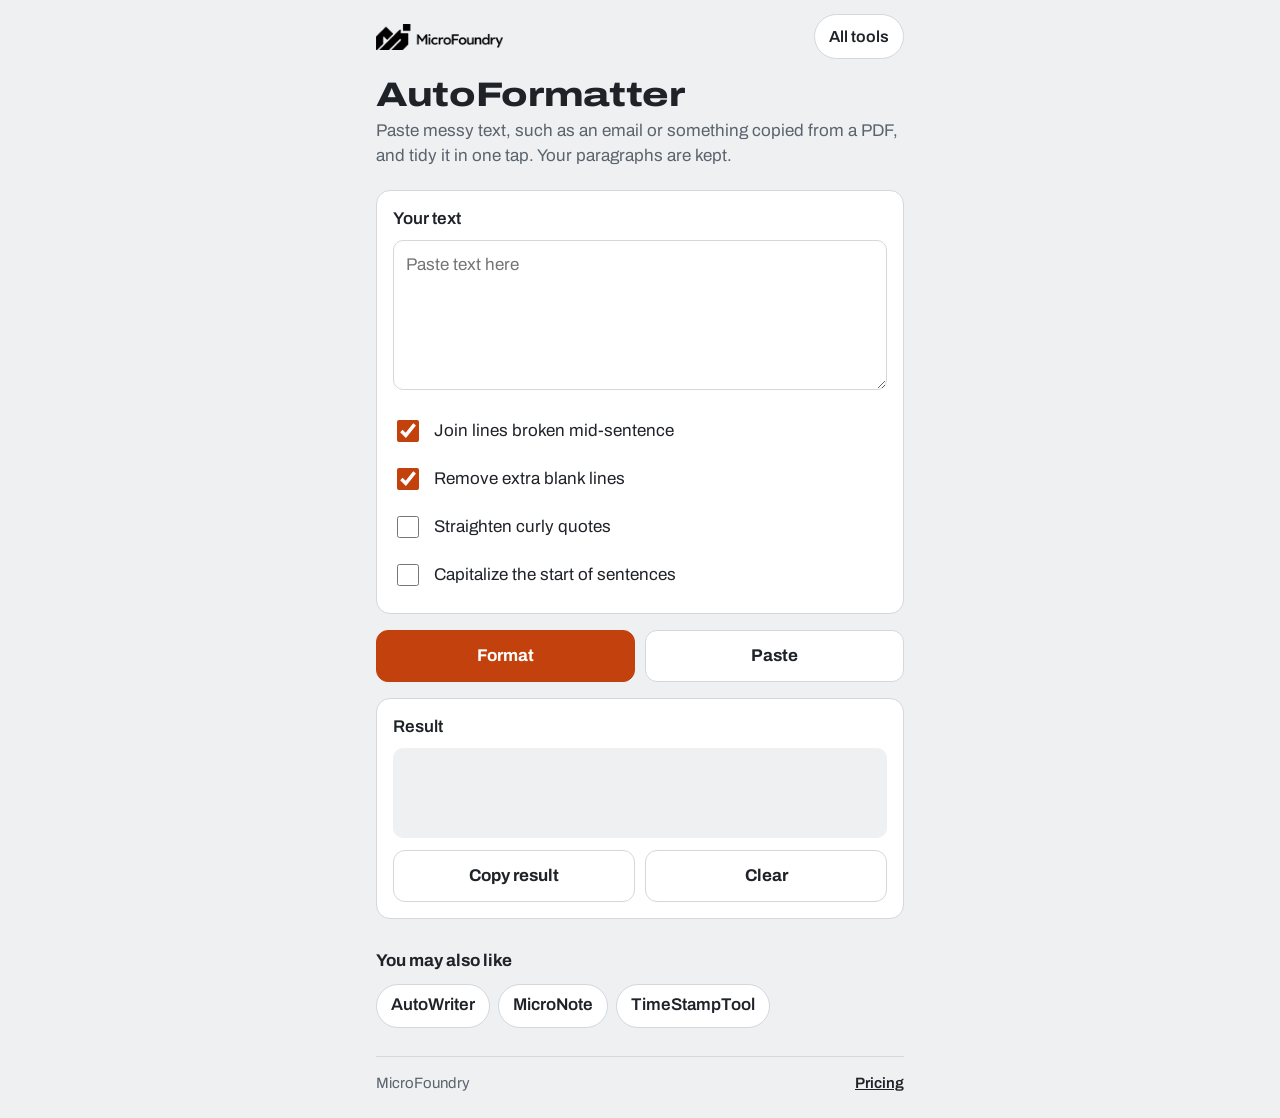
==== AutoFormatter/index.html @ 236447ab "Add files via upload" ====
<!doctype html>
<html lang="en">
<head>
<meta charset="utf-8">
<meta name="viewport" content="width=device-width, initial-scale=1, viewport-fit=cover">
<title>AutoFormatter: clean up pasted text | MicroFoundry</title>
<meta name="description" content="Paste messy text and fix extra spaces, broken line breaks, blank lines and curly quotes in one tap. Free, private, works on your phone.">
<meta name="theme-color" content="#eef0f2">
<link rel="manifest" href="../manifest.webmanifest">
<link rel="icon" href="../assets/icon-192.png">
<link rel="apple-touch-icon" href="../assets/apple-touch-icon.png">
<link rel="preconnect" href="https://fonts.googleapis.com">
<link rel="preconnect" href="https://fonts.gstatic.com" crossorigin>
<link rel="stylesheet" href="https://fonts.googleapis.com/css2?family=Archivo:wdth,wght@100..125,400..800&display=swap">
<link rel="stylesheet" href="../assets/mf.css">
<script src="../assets/mf.js"></script>
<style>
  .opts { display: grid; gap: 4px; margin-top: 12px; }
  .opts label { display: flex; align-items: center; gap: 12px; min-height: 44px; }
  .opts input { width: 22px; height: 22px; accent-color: var(--accent); }
</style>
</head>
<body data-tool="AutoFormatter">
<main class="mf-page">
  <header class="mf-top">
    <a href="../index.html" aria-label="MicroFoundry home"><img class="mf-logo" src="../assets/logo.png" alt="MicroFoundry"></a>
    <a class="mf-all" href="../index.html">All tools</a>
  </header>

  <h1 class="mf-name">AutoFormatter</h1>
  <p class="mf-what">Paste messy text, such as an email or something copied from a PDF, and tidy it in one tap. Your paragraphs are kept.</p>

  <div class="mf-plate">
    <label class="mf-label" for="input">Your text</label>
    <textarea id="input" placeholder="Paste text here"></textarea>
    <div class="opts">
      <label><input type="checkbox" id="optJoin" checked> Join lines broken mid-sentence</label>
      <label><input type="checkbox" id="optBlank" checked> Remove extra blank lines</label>
      <label><input type="checkbox" id="optQuotes"> Straighten curly quotes</label>
      <label><input type="checkbox" id="optCaps"> Capitalize the start of sentences</label>
    </div>
  </div>

  <div class="mf-row" style="margin-bottom:16px">
    <button class="mf-btn mf-btn--go" id="go">Format</button>
    <button class="mf-btn" id="paste">Paste</button>
  </div>

  <div class="mf-plate">
    <div class="mf-label">Result</div>
    <div class="mf-output" id="output" aria-live="polite"></div>
    <div class="mf-row" style="margin-top:12px">
      <button class="mf-btn" id="copy">Copy result</button>
      <button class="mf-btn mf-btn--quiet" id="clear">Clear</button>
    </div>
  </div>

  <section id="mf-more" class="mf-more"></section>
  <footer id="mf-foot" class="mf-foot"></footer>
</main>

<script>
const $ = id => document.getElementById(id);
const LIST_LINE = /^\s*([-*•]|\d+[.)])\s+/;

function format(raw) {
  let text = raw.replace(/\r\n?/g, "\n").replace(/ /g, " ");

  // Tidy spaces on every line.
  text = text.split("\n").map(l => l.replace(/[ \t]+/g, " ").trim()).join("\n");
  text = text.replace(/ +([,.;:!?])/g, "$1");

  // Re-join lines that were broken in the middle of a sentence.
  if ($("optJoin").checked) {
    text = text.split(/\n{2,}/).map(para => {
      const lines = para.split("\n");
      return lines.reduce((acc, line) => {
        if (!acc) return line;
        if (LIST_LINE.test(line)) return acc + "\n" + line;
        if (/-$/.test(acc) && /^[a-z]/.test(line)) return acc.slice(0, -1) + line; // hyphenated word
        return acc + " " + line;
      }, "");
    }).join("\n\n");
  }

  if ($("optBlank").checked) text = text.replace(/\n{3,}/g, "\n\n");

  if ($("optQuotes").checked) {
    text = text.replace(/[‘’]/g, "'").replace(/[“”]/g, '"');
  }

  if ($("optCaps").checked) {
    text = text.replace(/(^|[.!?]\s+|\n)([a-z])/g, (m, a, b) => a + b.toUpperCase());
  }

  return text.trim();
}

$("go").addEventListener("click", () => {
  const raw = $("input").value;
  if (!raw.trim()) { MF.toast("Paste some text first"); return; }
  $("output").textContent = format(raw);
});

$("paste").addEventListener("click", async () => {
  try { $("input").value = await navigator.clipboard.readText(); }
  catch (e) { MF.toast("Press and hold in the box, then tap Paste"); $("input").focus(); }
});

$("copy").addEventListener("click", () => MF.copy($("output").textContent));
$("clear").addEventListener("click", () => { $("input").value = ""; $("output").textContent = ""; });
</script>
</body>
</html>
---- assets/mf.css ----
/* MicroFoundry shared styles — every page uses this one file. */

:root {
  --bg: #eef0f2;        /* aluminum */
  --surface: #ffffff;
  --ink: #1f2328;       /* cast iron */
  --muted: #5b636d;
  --line: #d3d8de;
  --accent: #c2410c;    /* molten metal */
  --accent-ink: #ffffff;
  --accent-soft: #fde8dc;
  --good: #1f7a4d;
  --radius-plate: 14px;
  --radius-btn: 12px;
  --tap: 52px;
  --font: "Archivo", -apple-system, BlinkMacSystemFont, "Segoe UI", Roboto, sans-serif;
  color-scheme: light;
}

@media (prefers-color-scheme: dark) {
  :root:not([data-theme="light"]) {
    --bg: #15171a;
    --surface: #202328;
    --ink: #eceff2;
    --muted: #a3abb5;
    --line: #353a41;
    --accent: #f26a2a;
    --accent-ink: #15171a;
    --accent-soft: #3a2418;
    --good: #5cc28f;
    color-scheme: dark;
  }
  :root:not([data-theme="light"]) .mf-logo { filter: invert(1); }
}
:root[data-theme="dark"] {
    --bg: #15171a;
    --surface: #202328;
    --ink: #eceff2;
    --muted: #a3abb5;
    --line: #353a41;
    --accent: #f26a2a;
    --accent-ink: #15171a;
    --accent-soft: #3a2418;
    --good: #5cc28f;
    color-scheme: dark;
  }
:root[data-theme="dark"] .mf-logo { filter: invert(1); }

* { box-sizing: border-box; }
[hidden] { display: none !important; }

html { -webkit-text-size-adjust: 100%; }

body {
  margin: 0;
  background: var(--bg);
  color: var(--ink);
  font-family: var(--font);
  font-size: 17px;
  line-height: 1.45;
  -webkit-tap-highlight-color: transparent;
}

.mf-page {
  max-width: 560px;
  margin: 0 auto;
  padding: max(14px, env(safe-area-inset-top)) 16px calc(24px + env(safe-area-inset-bottom));
}

/* Top bar */
.mf-top {
  display: flex;
  align-items: center;
  justify-content: space-between;
  gap: 12px;
  min-height: 44px;
  margin-bottom: 18px;
}
.mf-top a { display: flex; align-items: center; }
.mf-logo { height: 26px; width: auto; display: block; }
.mf-mark { height: 30px; width: auto; display: block; }
.mf-all {
  color: var(--ink);
  font-weight: 600;
  font-size: 16px;
  text-decoration: none;
  padding: 10px 14px;
  border: 1.5px solid var(--line);
  border-radius: 999px;
  background: var(--surface);
}

/* Tool heading: the stamped name is the signature element */
.mf-name {
  font-stretch: 125%;
  font-weight: 800;
  font-size: 34px;
  line-height: 1.05;
  letter-spacing: -0.01em;
  margin: 0 0 6px;
}
.mf-what {
  color: var(--muted);
  margin: 0 0 22px;
  max-width: 34em;
}

/* Working surface */
.mf-plate {
  background: var(--surface);
  border: 1.5px solid var(--line);
  border-radius: var(--radius-plate);
  padding: 16px;
  margin-bottom: 16px;
}

.mf-label {
  display: block;
  font-weight: 600;
  margin-bottom: 8px;
}

textarea, input[type="text"], input[type="number"] {
  width: 100%;
  font: inherit;
  font-size: 17px;
  color: var(--ink);
  background: var(--surface);
  border: 1.5px solid var(--line);
  border-radius: 10px;
  padding: 12px;
}
textarea { min-height: 150px; resize: vertical; }
textarea:focus, input:focus { outline: 2px solid var(--accent); outline-offset: 1px; border-color: transparent; }

/* Buttons */
.mf-row { display: flex; gap: 10px; flex-wrap: wrap; }
.mf-row > .mf-btn { flex: 1 1 0; }

.mf-btn {
  appearance: none;
  min-height: var(--tap);
  padding: 0 18px;
  font: inherit;
  font-weight: 700;
  font-size: 17px;
  border-radius: var(--radius-btn);
  border: 1.5px solid var(--line);
  background: var(--surface);
  color: var(--ink);
  cursor: pointer;
  display: inline-flex;
  align-items: center;
  justify-content: center;
  text-decoration: none;
  white-space: nowrap;
  touch-action: manipulation;
  user-select: none;
  -webkit-user-select: none;
}
.mf-btn:active { transform: scale(0.98); }
.mf-btn:disabled { opacity: 0.45; cursor: default; transform: none; }
.mf-btn--go { background: var(--accent); border-color: var(--accent); color: var(--accent-ink); }
.mf-btn--quiet { background: transparent; }
.mf-btn.is-on { background: var(--ink); border-color: var(--ink); color: var(--bg); }

:focus-visible { outline: 3px solid var(--accent); outline-offset: 2px; }

/* Big readouts */
.mf-readout {
  font-stretch: 125%;
  font-weight: 800;
  font-size: 64px;
  line-height: 1;
  font-variant-numeric: tabular-nums;
  margin: 6px 0 14px;
}

.mf-note { color: var(--muted); font-size: 15px; }
.mf-status { color: var(--good); font-weight: 600; min-height: 1.4em; font-size: 15px; }

/* Output box */
.mf-output {
  white-space: pre-wrap;
  overflow-wrap: anywhere;
  min-height: 90px;
  background: var(--bg);
  border-radius: 10px;
  padding: 12px;
}

/* Related tools + pricing */
.mf-more { margin-top: 30px; }
.mf-more h2 { font-size: 17px; margin: 0 0 10px; }
.mf-chips { display: flex; flex-wrap: wrap; gap: 8px; }
.mf-chip {
  display: inline-flex;
  align-items: center;
  min-height: 44px;
  padding: 0 14px;
  border-radius: 999px;
  border: 1.5px solid var(--line);
  background: var(--surface);
  color: var(--ink);
  text-decoration: none;
  font-weight: 600;
}
.mf-foot {
  margin-top: 28px;
  padding-top: 16px;
  border-top: 1.5px solid var(--line);
  display: flex;
  justify-content: space-between;
  align-items: center;
  gap: 12px;
  color: var(--muted);
  font-size: 15px;
}
.mf-foot a { color: var(--ink); font-weight: 600; }

/* Toast */
.mf-toast {
  position: fixed;
  left: 50%;
  bottom: calc(20px + env(safe-area-inset-bottom));
  transform: translate(-50%, 20px);
  background: var(--ink);
  color: var(--bg);
  padding: 12px 18px;
  border-radius: 999px;
  font-weight: 600;
  opacity: 0;
  pointer-events: none;
  transition: opacity .18s, transform .18s;
  z-index: 50;
}
.mf-toast.is-shown { opacity: 1; transform: translate(-50%, 0); }

@media (prefers-reduced-motion: reduce) {
  * { transition: none !important; animation: none !important; }
}

.sr-only { position: absolute; width: 1px; height: 1px; overflow: hidden; clip: rect(0 0 0 0); white-space: nowrap; }

/* Free trial and buying */
.mf-trial {
  display: flex;
  justify-content: space-between;
  align-items: center;
  gap: 12px;
  margin-top: 22px;
  padding: 12px 16px;
  border-radius: var(--radius-plate);
  background: var(--accent-soft);
  font-weight: 600;
  font-size: 15px;
}
.mf-trial a { color: var(--accent); font-weight: 700; white-space: nowrap; }

.mf-lock h2 {
  font-stretch: 125%;
  font-weight: 800;
  font-size: 24px;
  line-height: 1.15;
  margin: 0 0 8px;
}
.mf-lock p { margin: 0 0 14px; }
.mf-buy { display: grid; gap: 10px; margin-bottom: 12px; }
.mf-buy:empty { display: none; }

.mf-code { margin: 6px 0 10px; }
.mf-code .mf-row { flex-wrap: nowrap; }
.mf-code input { flex: 1 1 auto; min-width: 0; text-transform: uppercase; letter-spacing: 0.04em; }
.mf-code .mf-btn { flex: none; }
.mf-code-msg { margin: 8px 0 0; color: var(--accent); }
.mf-code-msg:empty { display: none; }
.mf-lock a:not(.mf-btn), .mf-plate a:not(.mf-btn):not(.name) { color: var(--ink); font-weight: 600; }
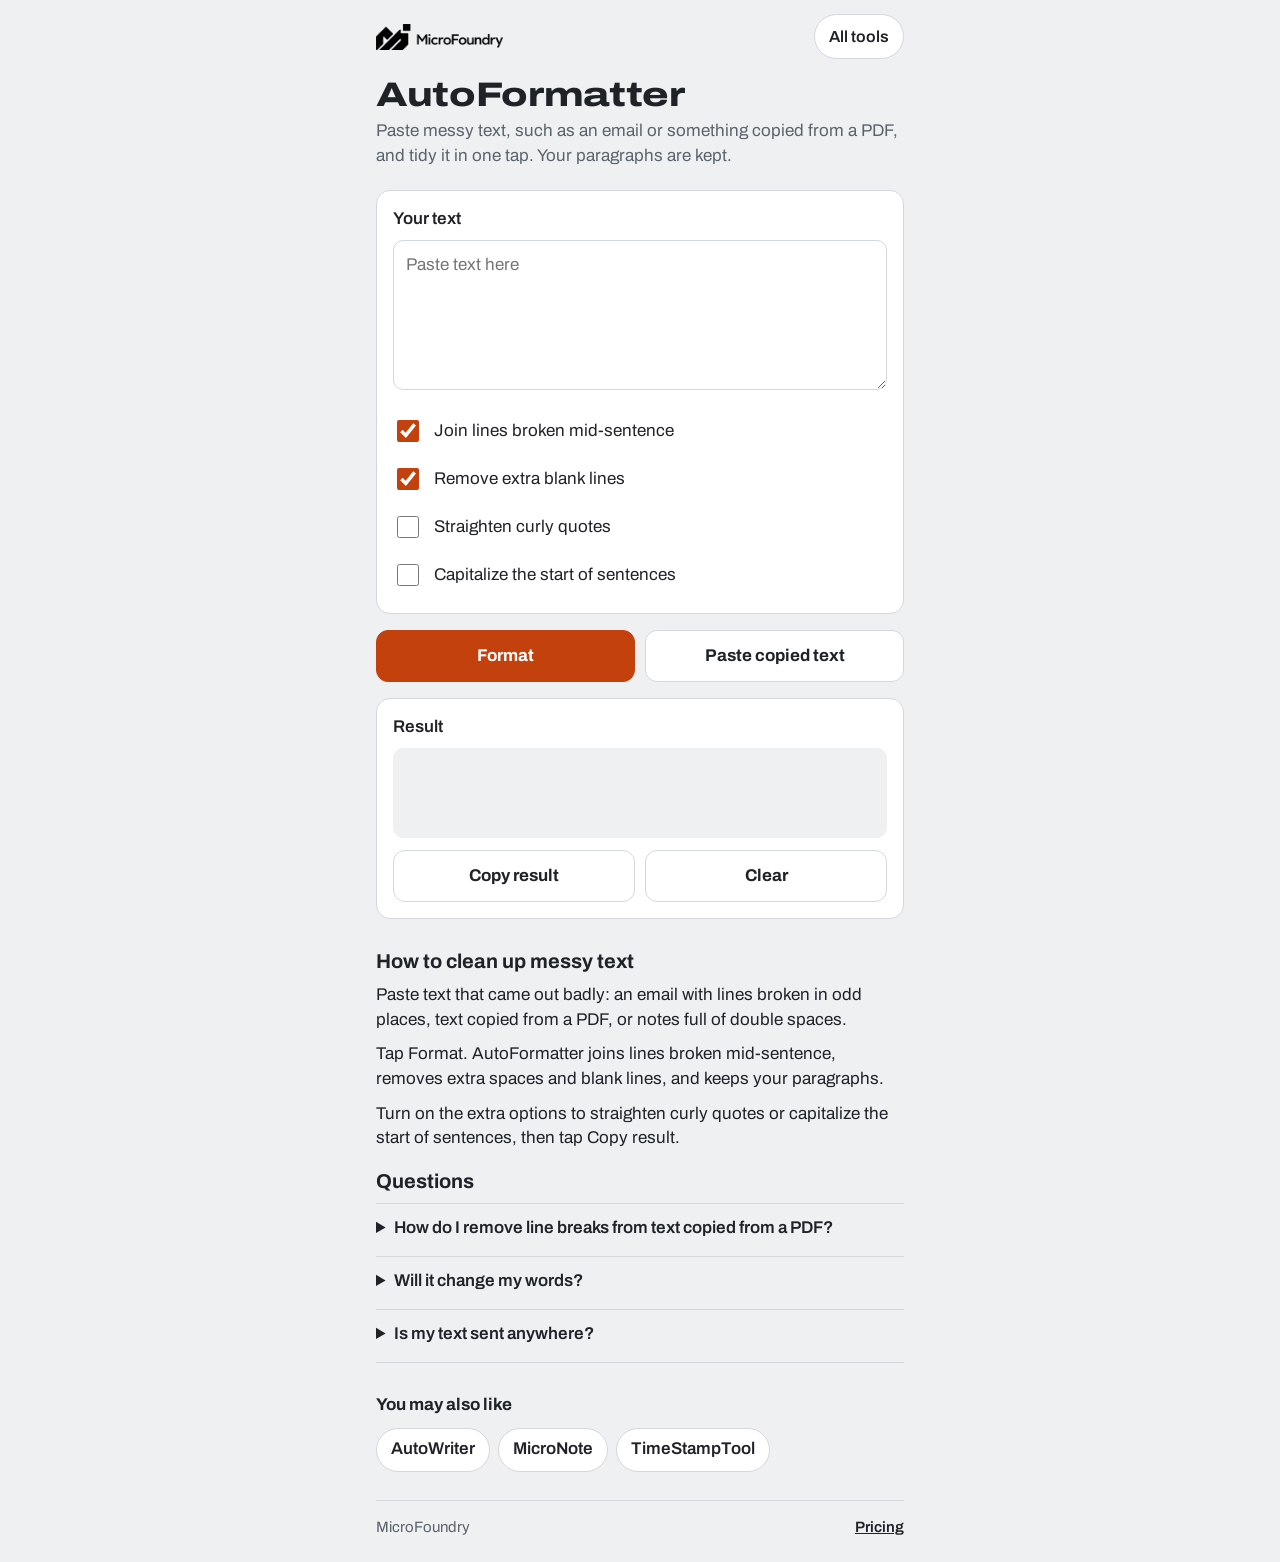
==== commit f95e52d0: "Add files via upload" ====
--- a/AutoFormatter/index.html
+++ b/AutoFormatter/index.html
@@ -6,6 +6,13 @@
 <title>AutoFormatter: clean up pasted text | MicroFoundry</title>
 <meta name="description" content="Paste messy text and fix extra spaces, broken line breaks, blank lines and curly quotes in one tap. Free, private, works on your phone.">
 <meta name="theme-color" content="#eef0f2">
+<link rel="canonical" href="https://sterlingpesmith52-stack.github.io/MicroFoundry/AutoFormatter/">
+<meta property="og:title" content="AutoFormatter: clean up pasted text | MicroFoundry">
+<meta property="og:description" content="Paste messy text and fix extra spaces, broken line breaks, blank lines and curly quotes in one tap. Free, private, works on your phone.">
+<meta property="og:type" content="website">
+<meta property="og:url" content="https://sterlingpesmith52-stack.github.io/MicroFoundry/AutoFormatter/">
+<meta property="og:image" content="https://sterlingpesmith52-stack.github.io/MicroFoundry/assets/icon-512.png">
+<script type="application/ld+json">{"@context": "https://schema.org", "@type": "WebApplication", "name": "AutoFormatter", "url": "https://sterlingpesmith52-stack.github.io/MicroFoundry/AutoFormatter/", "applicationCategory": "UtilitiesApplication", "operatingSystem": "Any", "isAccessibleForFree": true, "publisher": {"@type": "Organization", "name": "MicroFoundry"}}</script>
 <link rel="manifest" href="../manifest.webmanifest">
 <link rel="icon" href="../assets/icon-192.png">
 <link rel="apple-touch-icon" href="../assets/apple-touch-icon.png">
@@ -15,6 +22,14 @@
 <link rel="stylesheet" href="../assets/mf.css">
 <script src="../assets/mf.js"></script>
 <style>
+  .mf-about { margin-top: 30px; }
+  .mf-about h2 { font-size: 20px; line-height: 1.2; margin: 0 0 10px; text-wrap: balance; }
+  .mf-about p { margin: 0 0 10px; max-width: 34em; }
+  .mf-about details { border-top: 1px solid var(--line); padding: 12px 0; }
+  .mf-about details:last-of-type { border-bottom: 1px solid var(--line); }
+  .mf-about summary { font-weight: 600; cursor: pointer; min-height: 28px; }
+  .mf-about details p { margin: 8px 0 0; color: var(--muted); }
+
   .opts { display: grid; gap: 4px; margin-top: 12px; }
   .opts label { display: flex; align-items: center; gap: 12px; min-height: 44px; }
   .opts input { width: 22px; height: 22px; accent-color: var(--accent); }
@@ -43,7 +58,7 @@
 
   <div class="mf-row" style="margin-bottom:16px">
     <button class="mf-btn mf-btn--go" id="go">Format</button>
-    <button class="mf-btn" id="paste">Paste</button>
+    <button class="mf-btn" id="paste">Paste copied text</button>
   </div>
 
   <div class="mf-plate">
@@ -54,6 +69,17 @@
       <button class="mf-btn mf-btn--quiet" id="clear">Clear</button>
     </div>
   </div>
+
+  <section class="mf-about">
+    <h2>How to clean up messy text</h2>
+    <p>Paste text that came out badly: an email with lines broken in odd places, text copied from a PDF, or notes full of double spaces.</p>
+    <p>Tap Format. AutoFormatter joins lines broken mid-sentence, removes extra spaces and blank lines, and keeps your paragraphs.</p>
+    <p>Turn on the extra options to straighten curly quotes or capitalize the start of sentences, then tap Copy result.</p>
+    <h2 style="margin-top:18px">Questions</h2>
+    <details><summary>How do I remove line breaks from text copied from a PDF?</summary><p>Paste it into AutoFormatter with &quot;Join lines broken mid-sentence&quot; turned on, then tap Format.</p></details>
+    <details><summary>Will it change my words?</summary><p>No. It only fixes spacing, line breaks and, if you choose, quotes and capital letters.</p></details>
+    <details><summary>Is my text sent anywhere?</summary><p>No. Formatting happens on your phone, and your text never leaves it.</p></details>
+  </section>
 
   <section id="mf-more" class="mf-more"></section>
   <footer id="mf-foot" class="mf-foot"></footer>
--- a/assets/mf.css
+++ b/assets/mf.css
@@ -92,6 +92,7 @@
 
 /* Tool heading: the stamped name is the signature element */
 .mf-name {
+  white-space: nowrap;
   font-stretch: 125%;
   font-weight: 800;
   font-size: 34px;
@@ -168,6 +169,7 @@
 
 /* Big readouts */
 .mf-readout {
+  white-space: nowrap;
   font-stretch: 125%;
   font-weight: 800;
   font-size: 64px;
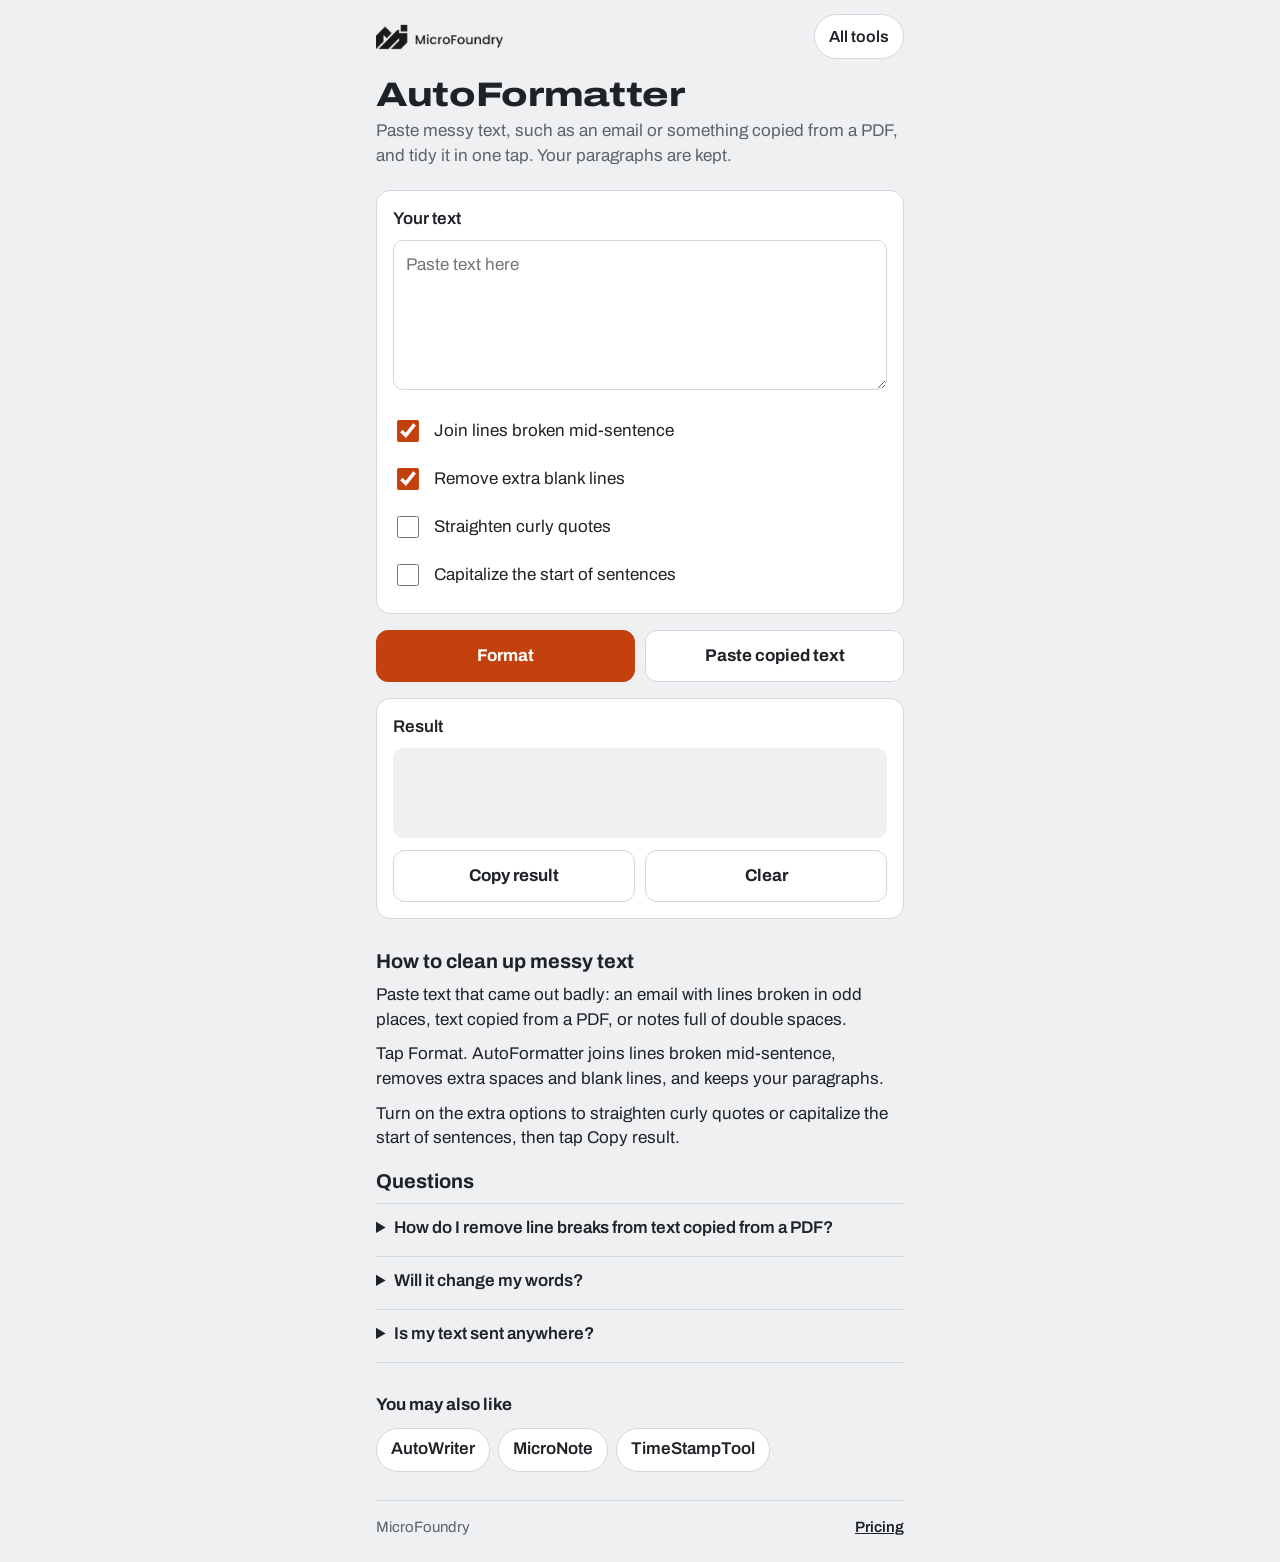
==== commit 58081986: "Point site at microfoundry.net (CNAME, canonical URLs, sitemap) Held on a branch until DNS is update" ====
--- a/AutoFormatter/index.html
+++ b/AutoFormatter/index.html
@@ -6,13 +6,13 @@
 <title>AutoFormatter: clean up pasted text | MicroFoundry</title>
 <meta name="description" content="Paste messy text and fix extra spaces, broken line breaks, blank lines and curly quotes in one tap. Free, private, works on your phone.">
 <meta name="theme-color" content="#eef0f2">
-<link rel="canonical" href="https://sterlingpesmith52-stack.github.io/MicroFoundry/AutoFormatter/">
+<link rel="canonical" href="https://microfoundry.net/AutoFormatter/">
 <meta property="og:title" content="AutoFormatter: clean up pasted text | MicroFoundry">
 <meta property="og:description" content="Paste messy text and fix extra spaces, broken line breaks, blank lines and curly quotes in one tap. Free, private, works on your phone.">
 <meta property="og:type" content="website">
-<meta property="og:url" content="https://sterlingpesmith52-stack.github.io/MicroFoundry/AutoFormatter/">
-<meta property="og:image" content="https://sterlingpesmith52-stack.github.io/MicroFoundry/assets/icon-512.png">
-<script type="application/ld+json">{"@context": "https://schema.org", "@type": "WebApplication", "name": "AutoFormatter", "url": "https://sterlingpesmith52-stack.github.io/MicroFoundry/AutoFormatter/", "applicationCategory": "UtilitiesApplication", "operatingSystem": "Any", "isAccessibleForFree": true, "publisher": {"@type": "Organization", "name": "MicroFoundry"}}</script>
+<meta property="og:url" content="https://microfoundry.net/AutoFormatter/">
+<meta property="og:image" content="https://microfoundry.net/assets/icon-512.png">
+<script type="application/ld+json">{"@context": "https://schema.org", "@type": "WebApplication", "name": "AutoFormatter", "url": "https://microfoundry.net/AutoFormatter/", "applicationCategory": "UtilitiesApplication", "operatingSystem": "Any", "isAccessibleForFree": true, "publisher": {"@type": "Organization", "name": "MicroFoundry"}}</script>
 <link rel="manifest" href="../manifest.webmanifest">
 <link rel="icon" href="../assets/icon-192.png">
 <link rel="apple-touch-icon" href="../assets/apple-touch-icon.png">
